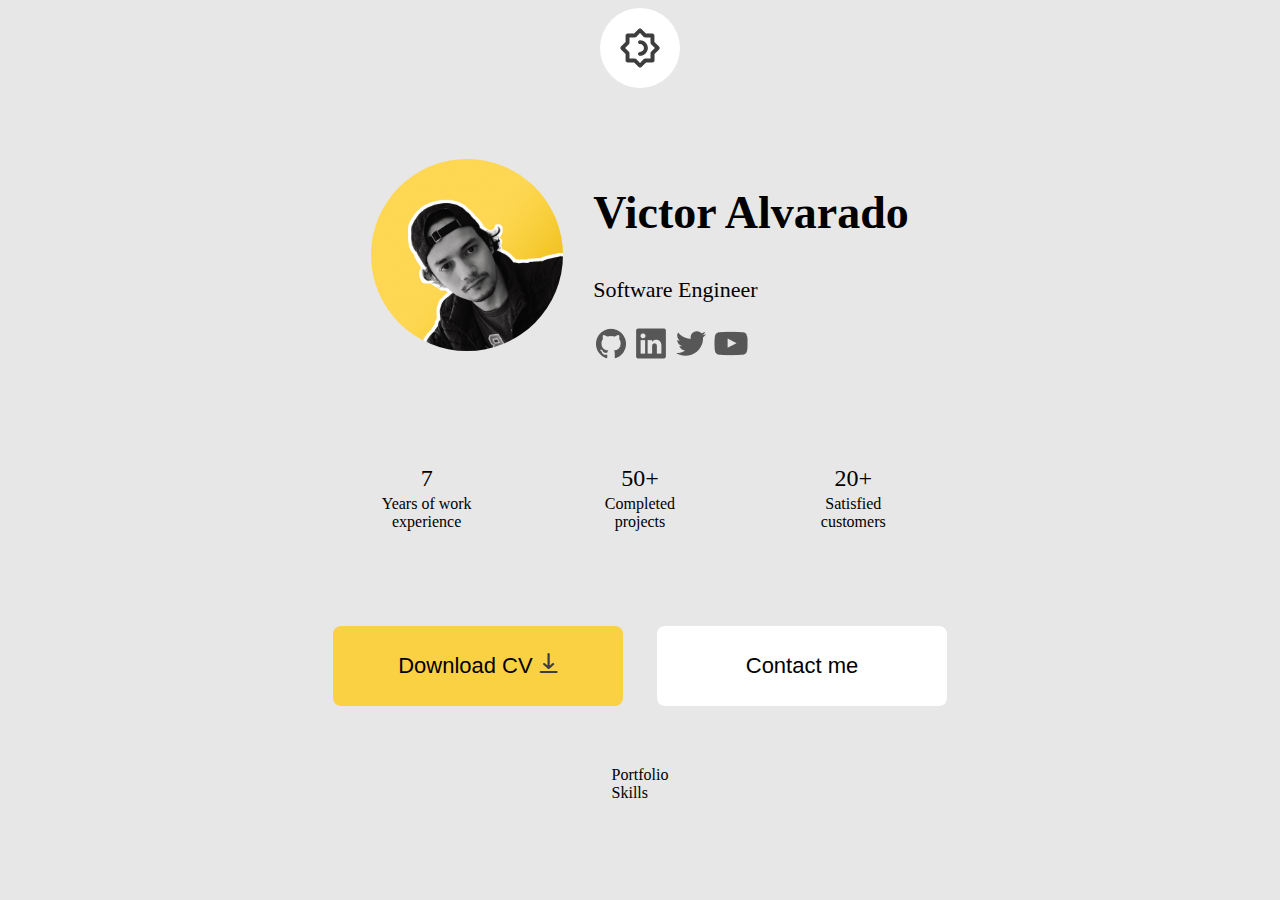
==== index.html @ 63f797da "portfolio website" ====
<!DOCTYPE html>
<html lang="en">
  <head>
    <meta charset="UTF-8" />
    <meta name="viewport" content="width=device-width, initial-scale=1.0" />
    <title>Document</title>
    <link rel="stylesheet" href="./portfolio.css" id="theme" />
  </head>
  <body>
    <div id="circle-logo">
      <svg
        width="40"
        height="40"
        viewBox="0 0 34 34"
        fill="none"
        xmlns="http://www.w3.org/2000/svg"
      >
        <path
          d="M17 10.3333C16.558 10.3333 16.1341 10.5089 15.8215 10.8215C15.5089 11.134 15.3333 11.558 15.3333 12C15.3333 12.442 15.5089 12.8659 15.8215 13.1785C16.1341 13.4911 16.558 13.6667 17 13.6667C17.8841 13.6667 18.7319 14.0179 19.357 14.643C19.9821 15.2681 20.3333 16.1159 20.3333 17C20.3333 17.8841 19.9821 18.7319 19.357 19.357C18.7319 19.9821 17.8841 20.3333 17 20.3333C16.558 20.3333 16.1341 20.5089 15.8215 20.8215C15.5089 21.134 15.3333 21.558 15.3333 22C15.3333 22.442 15.5089 22.8659 15.8215 23.1785C16.1341 23.4911 16.558 23.6667 17 23.6667C18.7681 23.6667 20.4638 22.9643 21.714 21.714C22.9643 20.4638 23.6667 18.7681 23.6667 17C23.6667 15.2319 22.9643 13.5362 21.714 12.286C20.4638 11.0357 18.7681 10.3333 17 10.3333ZM33.1833 15.8167L29.2667 12V6.4C29.2667 5.95797 29.0911 5.53405 28.7785 5.22149C28.466 4.90893 28.042 4.73333 27.6 4.73333H22.0833L18.1833 0.816667C18.0284 0.660452 17.8441 0.536462 17.641 0.451848C17.4379 0.367233 17.22 0.323669 17 0.323669C16.78 0.323669 16.5621 0.367233 16.359 0.451848C16.1559 0.536462 15.9716 0.660452 15.8167 0.816667L12 4.73333H6.4C5.95797 4.73333 5.53405 4.90893 5.22149 5.22149C4.90893 5.53405 4.73333 5.95797 4.73333 6.4V12L0.816667 15.8167C0.660453 15.9716 0.536462 16.1559 0.451848 16.359C0.367233 16.5621 0.323669 16.78 0.323669 17C0.323669 17.22 0.367233 17.4379 0.451848 17.641C0.536462 17.8441 0.660453 18.0284 0.816667 18.1833L4.73333 22.0833V27.6C4.73333 28.042 4.90893 28.4659 5.22149 28.7785C5.53405 29.0911 5.95797 29.2667 6.4 29.2667H12L15.9 33.1833C16.0549 33.3395 16.2393 33.4635 16.4424 33.5481C16.6455 33.6328 16.8633 33.6763 17.0833 33.6763C17.3034 33.6763 17.5212 33.6328 17.7243 33.5481C17.9274 33.4635 18.1117 33.3395 18.2667 33.1833L22.1667 29.2667H27.6833C28.1254 29.2667 28.5493 29.0911 28.8618 28.7785C29.1744 28.4659 29.35 28.042 29.35 27.6V22.0833L33.2667 18.1833C33.4176 18.023 33.5352 17.8343 33.6127 17.6282C33.6902 17.4221 33.7262 17.2027 33.7184 16.9826C33.7107 16.7626 33.6594 16.5462 33.5676 16.3461C33.4757 16.146 33.3451 15.966 33.1833 15.8167ZM26.4333 20.2167C26.2759 20.371 26.1506 20.5551 26.0647 20.7582C25.9789 20.9613 25.9343 21.1795 25.9333 21.4V25.9333H21.4C21.1795 25.9342 20.9613 25.9789 20.7582 26.0647C20.5551 26.1506 20.371 26.2759 20.2167 26.4333L17 29.65L13.7833 26.4333C13.629 26.2759 13.4449 26.1506 13.2418 26.0647C13.0387 25.9789 12.8205 25.9342 12.6 25.9333H8.06667V21.4C8.06575 21.1795 8.02109 20.9613 7.93526 20.7582C7.84943 20.5551 7.72415 20.371 7.56667 20.2167L4.35 17L7.56667 13.7833C7.72415 13.629 7.84943 13.4449 7.93526 13.2418C8.02109 13.0386 8.06575 12.8205 8.06667 12.6V8.06667H12.6C12.8205 8.06575 13.0387 8.02109 13.2418 7.93526C13.4449 7.84943 13.629 7.72415 13.7833 7.56667L17 4.35L20.2167 7.56667C20.371 7.72415 20.5551 7.84943 20.7582 7.93526C20.9613 8.02109 21.1795 8.06575 21.4 8.06667H25.9333V12.6C25.9343 12.8205 25.9789 13.0386 26.0647 13.2418C26.1506 13.4449 26.2759 13.629 26.4333 13.7833L29.65 17L26.4333 20.2167Z"
          fill="#3D3D3D"
        />
      </svg>
    </div>
    <div id="div-head">
      <div id="left-head"><img src="./pic1.jpeg" alt="pic-head" /></div>
      <div id="rigth-head">
        <h2>Victor Alvarado</h2>
        <p>Software Engineer</p>
        <div>
          <img class="icon-head" src="./github.png" alt="" />
          <img class="icon-head" src="./linkedin.png" alt="" />
          <img class="icon-head" src="./twitter.png" alt="" />
          <img class="icon-head" src="./youtube.png" alt="" />
        </div>
      </div>
    </div>
    <div id="text-div">
      <div class="text-class">
        <p>7</p>
        Years of work experience
      </div>
      <div class="text-class">
        <p>50+</p>
        Completed projects
      </div>
      <div class="text-class">
        <p>20+</p>
        Satisfied customers
      </div>
    </div>
    <div id="button-div">
      <button id="button-left">
        Download CV <img src="./Vector.png" alt="" />
      </button>
      <button id="button-rigth">Contact me</button>
    </div>
    <div id="big-div">
      <div id="big-div-left">Portfolio</div>
      <div id="big-div-rigth">Skills</div>
    </div>
    <script src="./portfolio.js"></script>
  </body>
</html>
---- portfolio.css ----
body {
  background-color: #e7e7e7;
  flex-direction: column;
  align-items: center;
  gap: 60px;
  display: flex;
  color: black;
  font-family: Popping;
}
#circle-logo {
  width: 80px;
  height: 80px;
  background-color: white;
  border: none;
  border-radius: 50%;
  display: flex;
  justify-content: center;
  align-items: center;
}
#circle-logo:hover {
  cursor: pointer;
  opacity: 0.75;
}
#div-head {
  display: flex;
  flex-direction: row;
  align-items: center;
  justify-content: center;
  gap: 30px;
}

#left-head img {
  height: 192px;
  width: 192px;
  border-radius: 180px;
  border-color: yellow;
}
.icon-head {
  gap: 20px;
}
#rigth-head h2 {
  font-size: 46px;
}
#rigth-head p {
  font-size: 22px;
}

#text-div {
  width: 640px;
  height: 140px;
  display: flex;
  flex-direction: row;
  justify-content: space-between;
  align-items: center;
  text-align: center;
}
.text-class {
  margin: auto;
  width: 100px;
}

.text-class p {
  margin: 3px;
  font-size: 24px;
}
#button-div {
}
#button-left {
  width: 290px;
  height: 80px;
  background-color: #fbd144;
  border: none;
  font-size: 22px;
  border-radius: 8px;
  margin-right: 30px;
}
#button-rigth {
  width: 290px;
  height: 80px;
  background-color: white;
  border: none;
  font-size: 22px;
  border-radius: 8px;
}
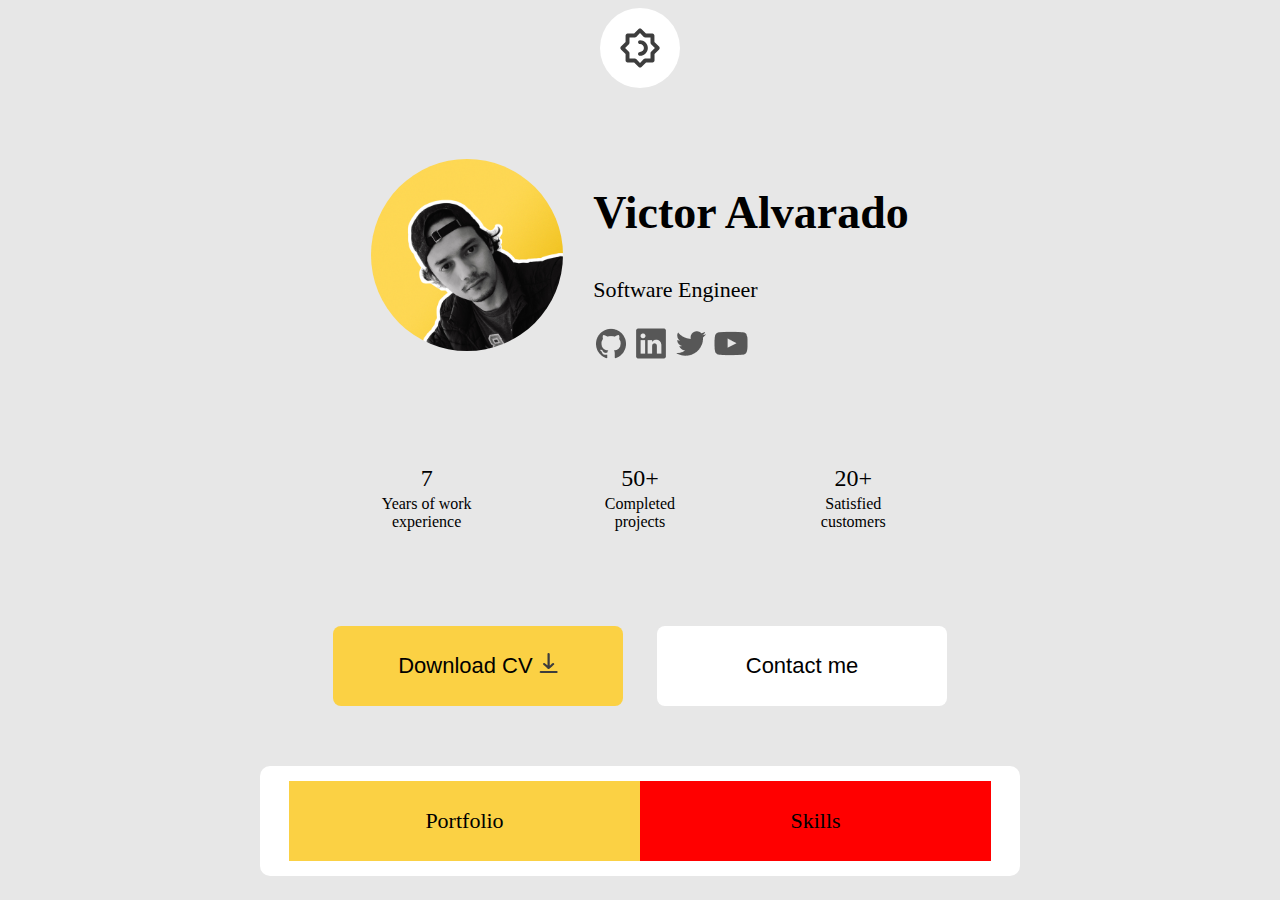
==== commit 3d9050f2: "name chnanged" ====
--- a/index.html
+++ b/index.html
@@ -58,6 +58,6 @@
       <div id="big-div-left">Portfolio</div>
       <div id="big-div-rigth">Skills</div>
     </div>
-    <script src="./portfolio.js"></script>
+    <script src="./index.js"></script>
   </body>
 </html>
--- a/portfolio.css
+++ b/portfolio.css
@@ -82,3 +82,39 @@
   font-size: 22px;
   border-radius: 8px;
 }
+#big-div {
+  width: 760px;
+  height: 110px;
+  background-color: white;
+  border-radius: 10px;
+  display: flex;
+  flex-direction: row;
+  justify-content: center;
+  align-items: center;
+}
+#big-div-left {
+  width: 351px;
+  height: 80px;
+  background-color: #fbd144;
+  font-size: 22px;
+  display: flex;
+  flex-direction: row;
+  justify-content: center;
+  align-items: center;
+}
+#big-div-rigth {
+  width: 351px;
+  height: 80px;
+  background-color: red;
+  font-size: 22px;
+  display: flex;
+  flex-direction: row;
+  justify-content: center;
+  align-items: center;
+}
+
+@media (max-width: 620px) {
+  body {
+    background-color: aquamarine;
+  }
+}
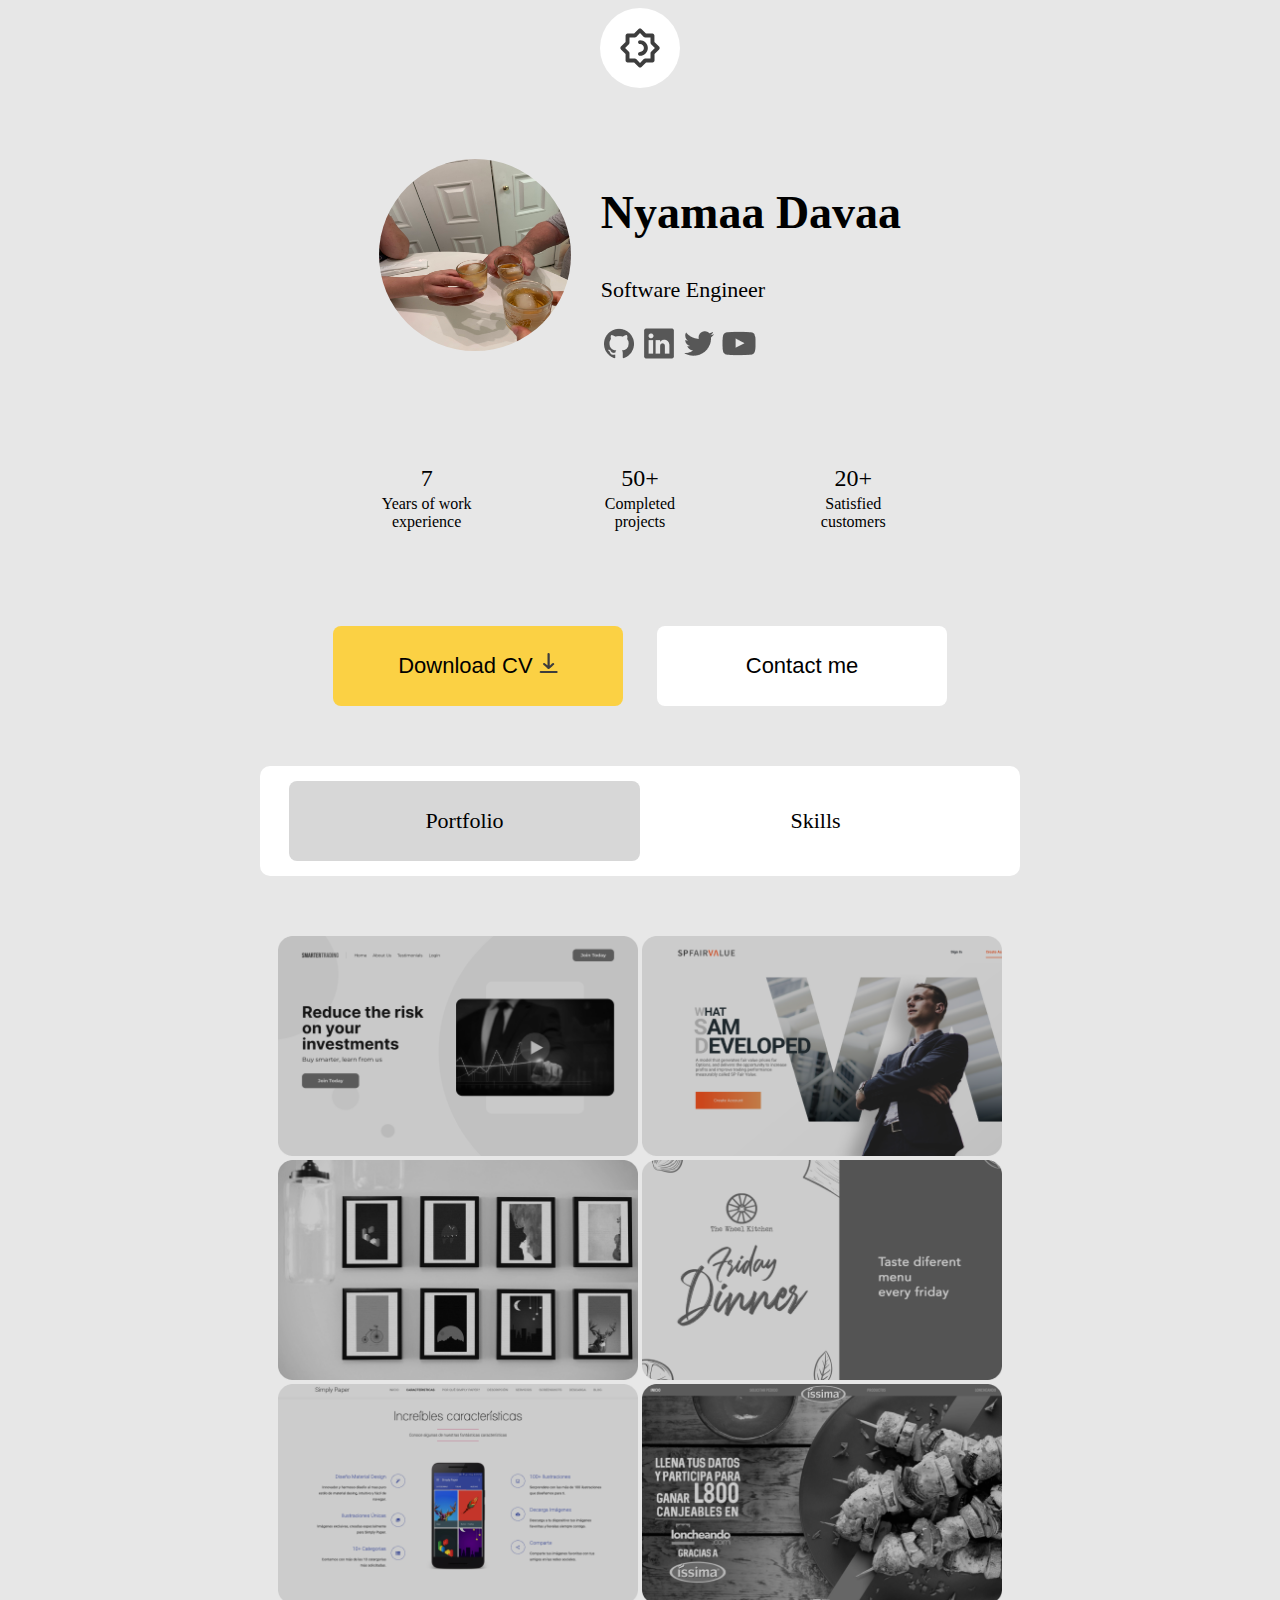
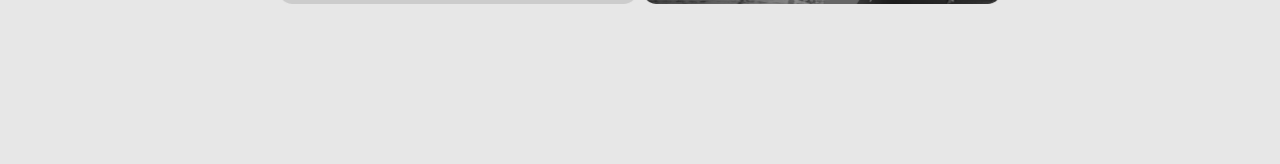
==== commit 5c7673ea: "portfolio last" ====
--- a/index.html
+++ b/index.html
@@ -22,9 +22,9 @@
       </svg>
     </div>
     <div id="div-head">
-      <div id="left-head"><img src="./pic1.jpeg" alt="pic-head" /></div>
+      <div id="left-head"><img src="./IMG_0230.jpeg" alt="pic-head" /></div>
       <div id="rigth-head">
-        <h2>Victor Alvarado</h2>
+        <h2>Nyamaa Davaa</h2>
         <p>Software Engineer</p>
         <div>
           <img class="icon-head" src="./github.png" alt="" />
@@ -58,6 +58,16 @@
       <div id="big-div-left">Portfolio</div>
       <div id="big-div-rigth">Skills</div>
     </div>
+
+    <div id="img-div-big">
+      <img class="img-div" src="./Rectangle 1 (2).png" alt="" />
+      <img class="img-div" src="./Rectangle 1 (3).png" alt="" />
+      <img class="img-div" src="./Rectangle 1 (4).png" alt="" />
+      <img class="img-div" src="./Rectangle 1 (5).png" alt="" />
+      <img class="img-div" src="./Rectangle 1 (6).png" alt="" />
+      <img class="img-div" src="./Rectangle 1 (7).png" alt="" />
+    </div>
+
     <script src="./index.js"></script>
   </body>
 </html>
--- a/portfolio.css
+++ b/portfolio.css
@@ -73,6 +73,7 @@
   font-size: 22px;
   border-radius: 8px;
   margin-right: 30px;
+  background-color: #fbd144;
 }
 #button-rigth {
   width: 290px;
@@ -95,26 +96,69 @@
 #big-div-left {
   width: 351px;
   height: 80px;
-  background-color: #fbd144;
+  background-color: #d7d7d7;
+  font-size: 22px;
+  display: flex;
+  flex-direction: row;
+  justify-content: center;
+  align-items: center;
+  border-radius: 8px;
+}
+#big-div-rigth {
+  width: 351px;
+  height: 80px;
+  background-color: white;
   font-size: 22px;
   display: flex;
   flex-direction: row;
   justify-content: center;
   align-items: center;
 }
-#big-div-rigth {
-  width: 351px;
-  height: 80px;
-  background-color: red;
-  font-size: 22px;
-  display: flex;
+#img-div-big {
+  width: 750px;
+  height: 820px;
+  background-color: #e7e7e7;
   flex-direction: row;
   justify-content: center;
   align-items: center;
+  text-align: center;
 }
-
+.img-div {
+  width: 360px;
+  height: 220px;
+  gap: 20px;
+}
 @media (max-width: 620px) {
   body {
     background-color: aquamarine;
+    gap: 30px;
+  }
+  #circle-logo {
+    width: 48px;
+    height: 48px;
+  }
+
+  #circle-logo svg {
+    width: 24px;
+    height: 24px;
+  }
+  #rigth-head {
+    display: flex;
+    flex-direction: column;
+    align-items: center;
+  }
+  #left-head img {
+    width: 124px;
+    height: 124px;
+  }
+  #rigth-head h2 {
+    font-weight: 500;
+    font-size: 32px;
+    line-height: 48px;
+  }
+  .text-class p {
+    font-weight: 500;
+    font-size: 14px;
+    line-height: 21px;
   }
 }
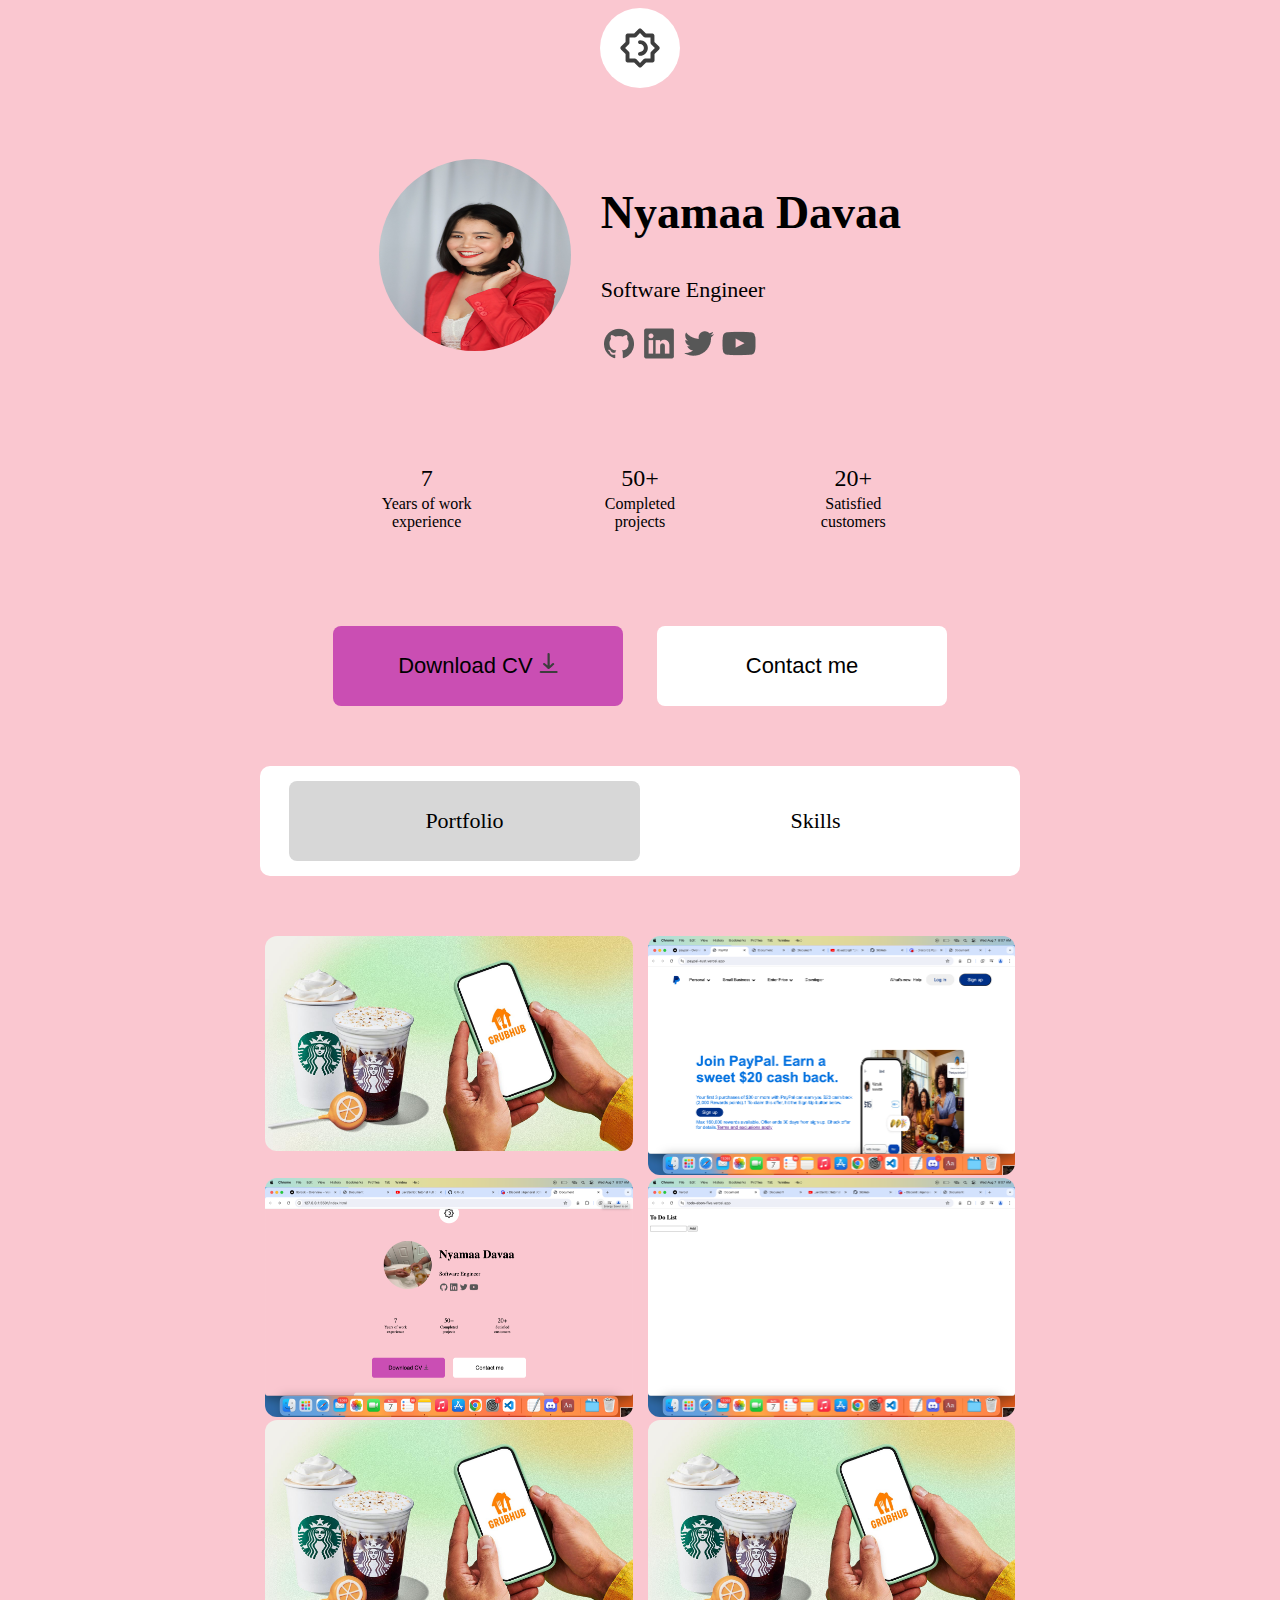
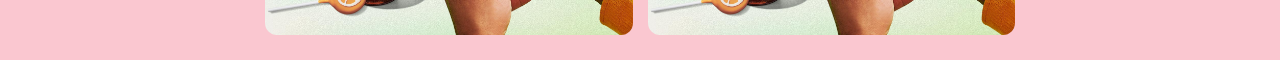
==== commit 2d8bbc76: "changed pic" ====
--- a/index.html
+++ b/index.html
@@ -22,7 +22,7 @@
       </svg>
     </div>
     <div id="div-head">
-      <div id="left-head"><img src="./IMG_0230.jpeg" alt="pic-head" /></div>
+      <div id="left-head"><img src="./IMG_5766.JPG" alt="pic-head" /></div>
       <div id="rigth-head">
         <h2>Nyamaa Davaa</h2>
         <p>Software Engineer</p>
@@ -60,12 +60,24 @@
     </div>
 
     <div id="img-div-big">
-      <img class="img-div" src="./Rectangle 1 (2).png" alt="" />
-      <img class="img-div" src="./Rectangle 1 (3).png" alt="" />
-      <img class="img-div" src="./Rectangle 1 (4).png" alt="" />
-      <img class="img-div" src="./Rectangle 1 (5).png" alt="" />
-      <img class="img-div" src="./Rectangle 1 (6).png" alt="" />
-      <img class="img-div" src="./Rectangle 1 (7).png" alt="" />
+      <a href="https://starbucks-pied.vercel.app/" class="img-div">
+        <img src="./projects/starbucks grubhub pic.jpg" alt=""
+      /></a>
+      <a href="https://portfolio-plum-phi-44.vercel.app/" class="img-div">
+        <img src="./paypal.png" alt=""
+      /></a>
+      <a href="https://portfolio-plum-phi-44.vercel.app/" class="img-div">
+        <img src="./portfolio.png" alt=""
+      /></a>
+      <a href="https://todo-ebon-five.vercel.app/" class="img-div">
+        <img src="./to do.png" alt=""
+      /></a>
+      <a href="https://starbucks-pied.vercel.app/" class="img-div">
+        <img src="./projects/starbucks grubhub pic.jpg" alt=""
+      /></a>
+      <a href="https://starbucks-pied.vercel.app/" class="img-div">
+        <img src="./projects/starbucks grubhub pic.jpg" alt=""
+      /></a>
     </div>
 
     <script src="./index.js"></script>
--- a/portfolio.css
+++ b/portfolio.css
@@ -1,5 +1,5 @@
 body {
-  background-color: #e7e7e7;
+  background-color: rgb(250, 199, 208);
   flex-direction: column;
   align-items: center;
   gap: 60px;
@@ -63,17 +63,15 @@
   margin: 3px;
   font-size: 24px;
 }
-#button-div {
-}
+
 #button-left {
   width: 290px;
   height: 80px;
-  background-color: #fbd144;
   border: none;
   font-size: 22px;
   border-radius: 8px;
   margin-right: 30px;
-  background-color: #fbd144;
+  background-color: rgb(202, 78, 179);
 }
 #button-rigth {
   width: 290px;
@@ -116,21 +114,25 @@
 }
 #img-div-big {
   width: 750px;
-  height: 820px;
-  background-color: #e7e7e7;
-  flex-direction: row;
-  justify-content: center;
-  align-items: center;
-  text-align: center;
+  display: flex;
+  justify-content: space-between;
+  flex-wrap: wrap;
+  gap: 10px;
 }
+
 .img-div {
-  width: 360px;
+  width: 49%;
   height: 220px;
+  margin-bottom: 12px;
   gap: 20px;
 }
-@media (max-width: 620px) {
+.img-div img {
+  width: 100%;
+  border-radius: 12px;
+}
+@media (max-width: 480px) {
   body {
-    background-color: aquamarine;
+    background-color: #e7e7e7;
     gap: 30px;
   }
   #circle-logo {
@@ -161,4 +163,24 @@
     font-size: 14px;
     line-height: 21px;
   }
+  #img-div-big {
+    width: 400px;
+  }
+  .img-div {
+    width: 100%;
+  }
+  #big-div {
+    width: 375px;
+    height: 85px;
+  }
+  #text-div {
+    width: 375px;
+    height: 100px;
+  }
+  #button-div {
+    display: flex;
+    text-align: center;
+    width: 375px;
+    height: 70px;
+  }
 }
